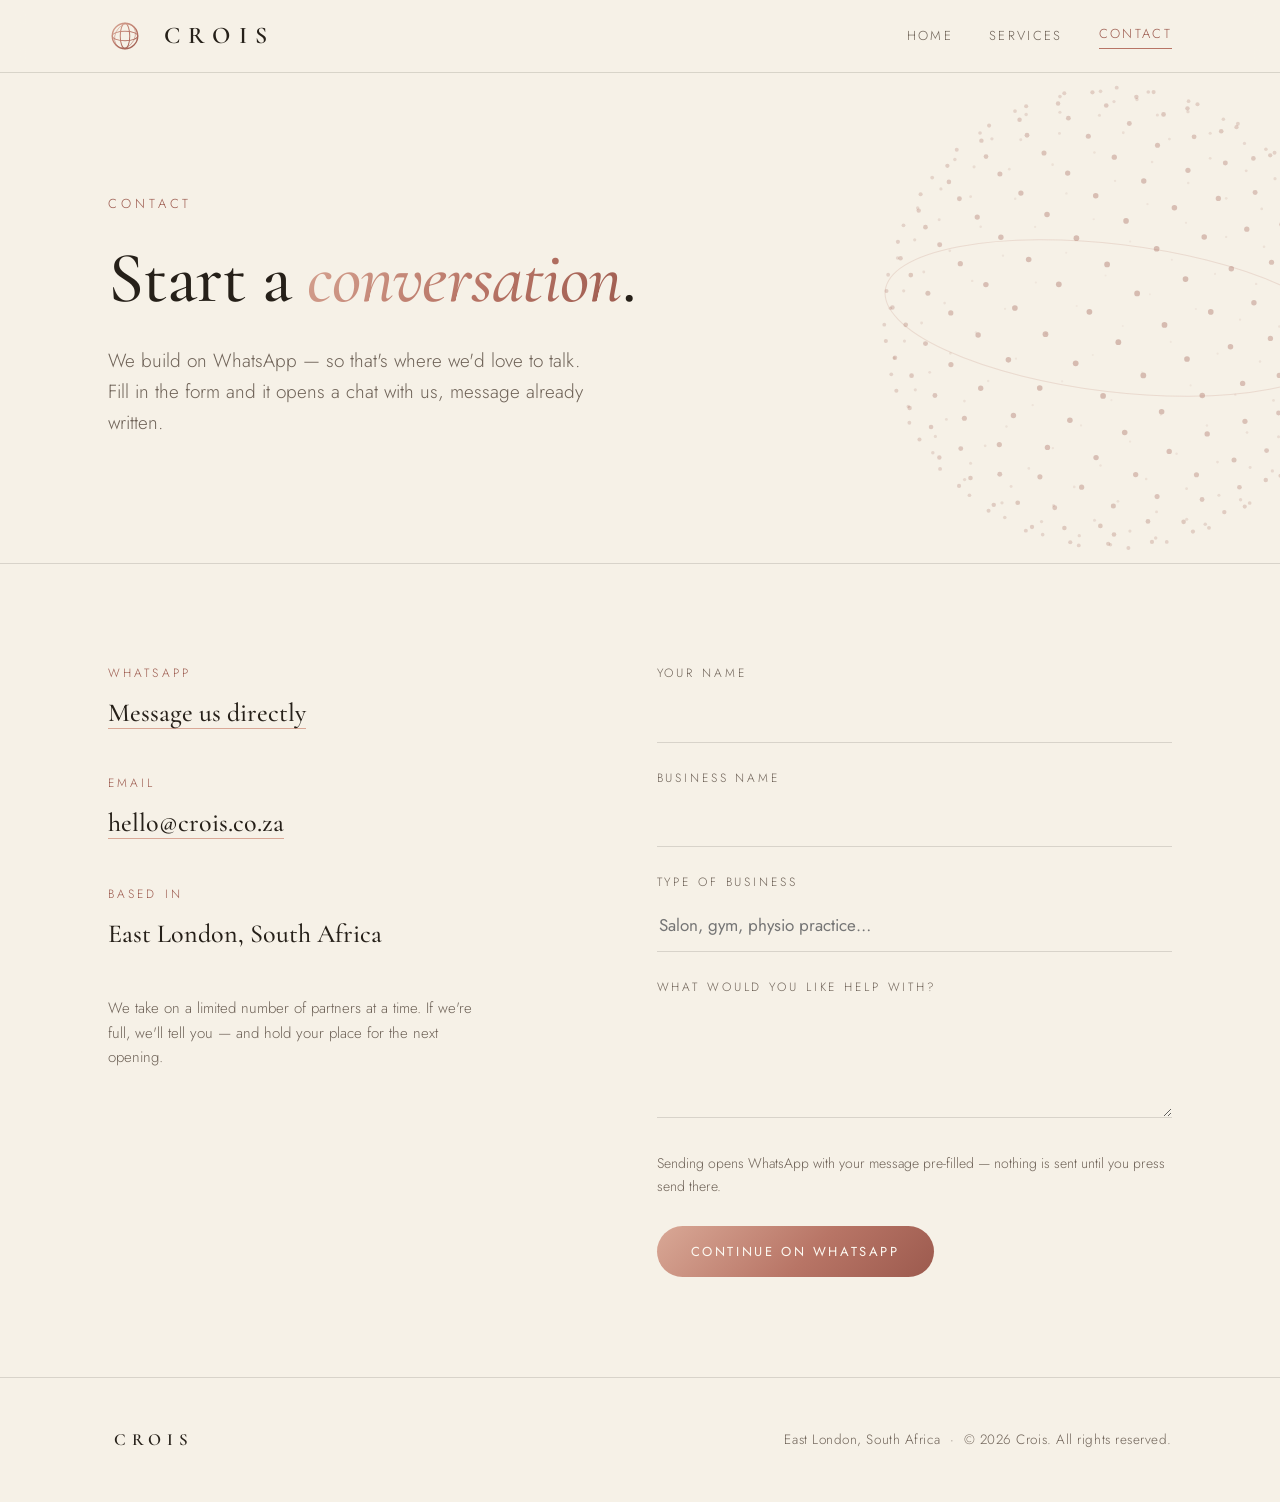
==== contact.html @ 83d69967 "Add files via upload" ====
<!DOCTYPE html>
<html lang="en">
<head>
  <meta charset="UTF-8" />
  <meta name="viewport" content="width=device-width, initial-scale=1.0" />
  <title>Contact — Crois</title>
  <meta name="description" content="Start a conversation with Crois — on WhatsApp, naturally." />
  <link rel="preconnect" href="https://fonts.googleapis.com" />
  <link rel="preconnect" href="https://fonts.gstatic.com" crossorigin />
  <link href="https://fonts.googleapis.com/css2?family=Cormorant+Garamond:ital,wght@0,500;0,600;1,500&family=Jost:wght@300;400;500&display=swap" rel="stylesheet" />
  <link rel="stylesheet" href="style.css" />
</head>
<body>

  <nav class="nav">
    <div class="wrap nav-inner">
      <a class="brand" href="index.html" aria-label="Crois home">
        <svg width="34" height="34" viewBox="0 0 40 40" fill="none" xmlns="http://www.w3.org/2000/svg" aria-hidden="true">
          <defs>
            <linearGradient id="rg" x1="6" y1="4" x2="34" y2="36" gradientUnits="userSpaceOnUse">
              <stop stop-color="#D9A896"/>
              <stop offset="0.55" stop-color="#B87566"/>
              <stop offset="1" stop-color="#9C5A4E"/>
            </linearGradient>
          </defs>
          <circle cx="20" cy="20" r="15" stroke="url(#rg)" stroke-width="1.6"/>
          <ellipse cx="20" cy="20" rx="15" ry="5.6" stroke="url(#rg)" stroke-width="1.2"/>
          <ellipse cx="20" cy="20" rx="5.6" ry="15" stroke="url(#rg)" stroke-width="1.2"/>
          <ellipse cx="20" cy="20" rx="11.5" ry="15" transform="rotate(28 20 20)" stroke="url(#rg)" stroke-width="0.9" opacity="0.65"/>
        </svg>
        <span class="wordmark">Crois</span>
      </a>
      <div class="nav-links">
        <a href="index.html">Home</a>
        <a href="services.html">Services</a>
        <a href="contact.html" class="active">Contact</a>
      </div>
    </div>
  </nav>

  <header class="hero">
    <canvas id="sphere-canvas" aria-hidden="true"></canvas>
    <div class="wrap">
      <div class="hero-inner" style="padding-bottom: 80px;">
        <p class="eyebrow">Contact</p>
        <h1>Start a <em>conversation</em>.</h1>
        <p class="lede">We build on WhatsApp — so that's where we'd love to talk. Fill in the form and it opens a chat with us, message already written.</p>
      </div>
    </div>
  </header>

  <section>
    <div class="wrap contact-grid">

      <div class="contact-info reveal">
        <div class="channel">
          <span class="label">WhatsApp</span>
          <a href="https://wa.me/27XXXXXXXXX" target="_blank" rel="noopener">Message us directly</a>
        </div>
        <div class="channel">
          <span class="label">Email</span>
          <a href="mailto:hello@crois.co.za">hello@crois.co.za</a>
        </div>
        <div class="channel">
          <span class="label">Based in</span>
          <p style="font-family: var(--font-display); font-size: 26px; font-weight: 500;">East London, South Africa</p>
        </div>
        <p style="color: var(--ink-soft); font-size: 15px; max-width: 380px;">We take on a limited number of partners at a time. If we're full, we'll tell you — and hold your place for the next opening.</p>
      </div>

      <form id="contact-form" class="reveal">
        <div class="field">
          <label for="name">Your name</label>
          <input type="text" id="name" name="name" autocomplete="name" required />
        </div>
        <div class="field">
          <label for="business">Business name</label>
          <input type="text" id="business" name="business" autocomplete="organization" required />
        </div>
        <div class="field">
          <label for="type">Type of business</label>
          <input type="text" id="type" name="type" placeholder="Salon, gym, physio practice…" />
        </div>
        <div class="field">
          <label for="message">What would you like help with?</label>
          <textarea id="message" name="message"></textarea>
        </div>
        <p class="form-note">Sending opens WhatsApp with your message pre-filled — nothing is sent until you press send there.</p>
        <button type="button" id="send-btn" class="btn btn-primary" style="border: none; cursor: pointer; font-family: var(--font-body);">Continue on WhatsApp</button>
      </form>

    </div>
  </section>

  <footer>
    <div class="wrap footer-inner">
      <span class="wordmark">Crois</span>
      <p>East London, South Africa &nbsp;·&nbsp; © 2026 Crois. All rights reserved.</p>
    </div>
  </footer>

  <script src="sphere.js"></script>
  <script>
    // Compose a WhatsApp message from the form — on brand for a WhatsApp-first agency.
    // TODO: replace 27XXXXXXXXX with your real WhatsApp Business number (country code, no +).
    document.getElementById("send-btn").addEventListener("click", function () {
      const v = (id) => document.getElementById(id).value.trim();
      const name = v("name"), business = v("business"), type = v("type"), msg = v("message");
      if (!name || !business) {
        alert("Please fill in your name and business name first.");
        return;
      }
      let text = "Hi Crois — I'm " + name + " from " + business + ".";
      if (type) text += " We're a " + type + ".";
      if (msg) text += "\n\n" + msg;
      window.open("https://wa.me/27XXXXXXXXX?text=" + encodeURIComponent(text), "_blank");
    });
  </script>
</body>
</html>
---- style.css ----
/* ============================================================
   CROIS — shared styles
   Palette: vanilla cream base, rose gold accent, espresso ink
   Type:    Cormorant Garamond (display) + Jost (body/geometric)
   ============================================================ */

:root {
  --cream:       #F6F1E7;
  --cream-deep:  #ECE2D1;
  --ink:         #262019;
  --ink-soft:    #6E6257;
  --rose:        #B87566;
  --rose-deep:   #9C5A4E;
  --rose-light:  #D9A896;
  --line:        rgba(38, 32, 25, 0.14);
  --rose-grad:   linear-gradient(135deg, #D9A896 0%, #B87566 55%, #9C5A4E 100%);

  --font-display: "Cormorant Garamond", Georgia, serif;
  --font-body:    "Jost", "Century Gothic", sans-serif;

  --max-w: 1120px;
}

* { margin: 0; padding: 0; box-sizing: border-box; }

html { scroll-behavior: smooth; }

body {
  background: var(--cream);
  color: var(--ink);
  font-family: var(--font-body);
  font-weight: 300;
  font-size: 17px;
  line-height: 1.65;
  -webkit-font-smoothing: antialiased;
}

::selection { background: var(--rose-light); color: var(--ink); }

.wrap {
  max-width: var(--max-w);
  margin: 0 auto;
  padding: 0 28px;
}

/* ---------- Navigation ---------- */

.nav {
  position: sticky;
  top: 0;
  z-index: 50;
  background: rgba(246, 241, 231, 0.86);
  backdrop-filter: blur(12px);
  border-bottom: 1px solid var(--line);
}

.nav-inner {
  display: flex;
  align-items: center;
  justify-content: space-between;
  height: 72px;
}

.brand {
  display: flex;
  align-items: center;
  gap: 14px;
  text-decoration: none;
  color: var(--ink);
}

.brand svg { display: block; }

.wordmark {
  font-family: var(--font-display);
  font-size: 24px;
  font-weight: 600;
  letter-spacing: 0.34em;
  text-transform: uppercase;
  padding-left: 0.34em; /* optically balance tracking */
}

.nav-links {
  display: flex;
  gap: 36px;
  align-items: center;
}

.nav-links a {
  color: var(--ink-soft);
  text-decoration: none;
  font-size: 13px;
  letter-spacing: 0.18em;
  text-transform: uppercase;
  transition: color 0.25s ease;
}

.nav-links a:hover,
.nav-links a.active { color: var(--rose-deep); }

.nav-links a.active { border-bottom: 1px solid var(--rose); padding-bottom: 3px; }

/* ---------- Hero ---------- */

.hero {
  position: relative;
  overflow: hidden;
  border-bottom: 1px solid var(--line);
}

.hero-inner {
  position: relative;
  z-index: 2;
  padding: 120px 0 130px;
  max-width: 640px;
}

#sphere-canvas {
  position: absolute;
  top: 50%;
  right: -12%;
  transform: translateY(-50%);
  z-index: 1;
  pointer-events: none;
}

.eyebrow {
  font-size: 13px;
  letter-spacing: 0.3em;
  text-transform: uppercase;
  color: var(--rose-deep);
  margin-bottom: 26px;
}

h1 {
  font-family: var(--font-display);
  font-weight: 500;
  font-size: clamp(44px, 6vw, 72px);
  line-height: 1.06;
  letter-spacing: -0.01em;
  margin-bottom: 28px;
}

h1 em {
  font-style: italic;
  background: var(--rose-grad);
  -webkit-background-clip: text;
  background-clip: text;
  color: transparent;
}

.lede {
  font-size: 19px;
  color: var(--ink-soft);
  max-width: 480px;
  margin-bottom: 44px;
}

/* ---------- Buttons ---------- */

.btn-row { display: flex; gap: 18px; flex-wrap: wrap; }

.btn {
  display: inline-block;
  text-decoration: none;
  font-size: 13px;
  letter-spacing: 0.2em;
  text-transform: uppercase;
  padding: 16px 34px;
  border-radius: 999px;
  transition: transform 0.25s ease, box-shadow 0.25s ease, background 0.25s ease;
}

.btn-primary {
  background: var(--rose-grad);
  color: #FDF9F2;
}

.btn-primary:hover {
  transform: translateY(-2px);
  box-shadow: 0 10px 28px rgba(156, 90, 78, 0.28);
}

.btn-ghost {
  border: 1px solid var(--ink);
  color: var(--ink);
}

.btn-ghost:hover { background: var(--ink); color: var(--cream); }

/* ---------- Sections ---------- */

section { padding: 100px 0; }

.section-deep { background: var(--cream-deep); }

.section-head { max-width: 560px; margin-bottom: 64px; }

h2 {
  font-family: var(--font-display);
  font-weight: 500;
  font-size: clamp(34px, 4vw, 48px);
  line-height: 1.12;
  margin: 14px 0 18px;
}

.section-head p { color: var(--ink-soft); }

/* ---------- Growth system stages ---------- */

.stages {
  display: grid;
  grid-template-columns: repeat(4, 1fr);
  gap: 0;
  border-top: 1px solid var(--line);
}

.stage {
  border-left: 1px solid var(--line);
  padding: 36px 28px 42px 28px;
}

.stage:first-child { border-left: none; padding-left: 0; }

.stage-num {
  font-family: var(--font-display);
  font-style: italic;
  font-size: 20px;
  color: var(--rose);
  display: block;
  margin-bottom: 18px;
}

.stage h3 {
  font-family: var(--font-display);
  font-weight: 600;
  font-size: 24px;
  margin-bottom: 12px;
}

.stage p { font-size: 15.5px; color: var(--ink-soft); }

/* ---------- Feature list ---------- */

.features {
  display: grid;
  grid-template-columns: 1fr 1fr;
  gap: 56px 72px;
}

.feature h3 {
  font-family: var(--font-display);
  font-weight: 600;
  font-size: 26px;
  margin-bottom: 10px;
}

.feature h3::before {
  content: "";
  display: block;
  width: 34px;
  height: 2px;
  background: var(--rose-grad);
  margin-bottom: 18px;
}

.feature p { color: var(--ink-soft); font-size: 16px; }

/* ---------- Pricing / offer cards ---------- */

.offers {
  display: grid;
  grid-template-columns: 1fr 1fr;
  gap: 40px;
  align-items: stretch;
}

.offer {
  background: #FDF9F2;
  border: 1px solid var(--line);
  border-radius: 20px;
  padding: 52px 46px;
  display: flex;
  flex-direction: column;
}

.offer.offer-accent { border-top: 4px solid var(--rose); }

.offer-tag {
  font-size: 12px;
  letter-spacing: 0.26em;
  text-transform: uppercase;
  color: var(--rose-deep);
  margin-bottom: 14px;
}

.offer h3 {
  font-family: var(--font-display);
  font-weight: 600;
  font-size: 34px;
  margin-bottom: 8px;
}

.offer .price {
  font-family: var(--font-display);
  font-style: italic;
  font-size: 21px;
  color: var(--ink-soft);
  margin-bottom: 28px;
}

.offer ul { list-style: none; margin-bottom: 36px; flex: 1; }

.offer li {
  padding: 13px 0 13px 30px;
  border-bottom: 1px solid var(--line);
  position: relative;
  font-size: 16px;
  color: var(--ink-soft);
}

.offer li::before {
  content: "";
  position: absolute;
  left: 2px;
  top: 22px;
  width: 12px;
  height: 12px;
  border: 1.5px solid var(--rose);
  border-radius: 50%;
}

.offer li:last-child { border-bottom: none; }

.offer .fit {
  font-size: 14.5px;
  font-style: italic;
  font-family: var(--font-display);
  font-size: 18px;
  color: var(--ink-soft);
  margin-bottom: 30px;
}

/* ---------- CTA band ---------- */

.cta-band {
  background: var(--ink);
  color: var(--cream);
  text-align: center;
  padding: 110px 0;
}

.cta-band h2 { color: var(--cream); max-width: 640px; margin: 14px auto 20px; }

.cta-band p { color: rgba(246, 241, 231, 0.65); max-width: 460px; margin: 0 auto 44px; }

.cta-band .eyebrow { color: var(--rose-light); }

/* ---------- Contact ---------- */

.contact-grid {
  display: grid;
  grid-template-columns: 1fr 1.1fr;
  gap: 80px;
  align-items: start;
}

.contact-info .channel { margin-bottom: 40px; }

.channel .label {
  font-size: 12px;
  letter-spacing: 0.26em;
  text-transform: uppercase;
  color: var(--rose-deep);
  display: block;
  margin-bottom: 8px;
}

.channel a {
  font-family: var(--font-display);
  font-size: 26px;
  font-weight: 500;
  color: var(--ink);
  text-decoration: none;
  border-bottom: 1px solid var(--rose-light);
  transition: border-color 0.25s ease, color 0.25s ease;
}

.channel a:hover { color: var(--rose-deep); border-color: var(--rose-deep); }

form .field { margin-bottom: 26px; }

form label {
  display: block;
  font-size: 12px;
  letter-spacing: 0.24em;
  text-transform: uppercase;
  color: var(--ink-soft);
  margin-bottom: 10px;
}

form input,
form textarea {
  width: 100%;
  background: transparent;
  border: none;
  border-bottom: 1px solid var(--line);
  padding: 10px 2px 14px;
  font-family: var(--font-body);
  font-size: 17px;
  color: var(--ink);
  transition: border-color 0.25s ease;
}

form input:focus,
form textarea:focus {
  outline: none;
  border-bottom-color: var(--rose);
}

form textarea { resize: vertical; min-height: 110px; }

.form-note { font-size: 14px; color: var(--ink-soft); margin: 18px 0 28px; }

/* ---------- Footer ---------- */

footer {
  border-top: 1px solid var(--line);
  padding: 48px 0;
}

.footer-inner {
  display: flex;
  justify-content: space-between;
  align-items: center;
  gap: 20px;
  flex-wrap: wrap;
}

.footer-inner .wordmark { font-size: 17px; }

footer p { font-size: 13.5px; color: var(--ink-soft); letter-spacing: 0.04em; }

/* ---------- Reveal on scroll ---------- */

.reveal {
  opacity: 0;
  transform: translateY(22px);
  transition: opacity 0.7s ease, transform 0.7s ease;
}

.reveal.in { opacity: 1; transform: none; }

/* ---------- Focus visibility ---------- */

a:focus-visible,
button:focus-visible,
input:focus-visible,
textarea:focus-visible {
  outline: 2px solid var(--rose-deep);
  outline-offset: 3px;
}

/* ---------- Reduced motion ---------- */

@media (prefers-reduced-motion: reduce) {
  html { scroll-behavior: auto; }
  .reveal { opacity: 1; transform: none; transition: none; }
  .btn, .channel a, .nav-links a { transition: none; }
}

/* ---------- Responsive ---------- */

@media (max-width: 920px) {
  .stages { grid-template-columns: 1fr 1fr; border-top: none; }
  .stage, .stage:first-child { border-left: none; border-top: 1px solid var(--line); padding-left: 0; padding-right: 20px; }
  .features { grid-template-columns: 1fr; gap: 44px; }
  .offers { grid-template-columns: 1fr; }
  .contact-grid { grid-template-columns: 1fr; gap: 56px; }
  #sphere-canvas { opacity: 0.35; right: -45%; }
}

@media (max-width: 600px) {
  .nav-links { gap: 20px; }
  .nav-links a { font-size: 11.5px; letter-spacing: 0.12em; }
  .wordmark { font-size: 19px; letter-spacing: 0.26em; }
  .hero-inner { padding: 84px 0 96px; }
  section { padding: 72px 0; }
  .stages { grid-template-columns: 1fr; }
  .offer { padding: 40px 30px; }
}
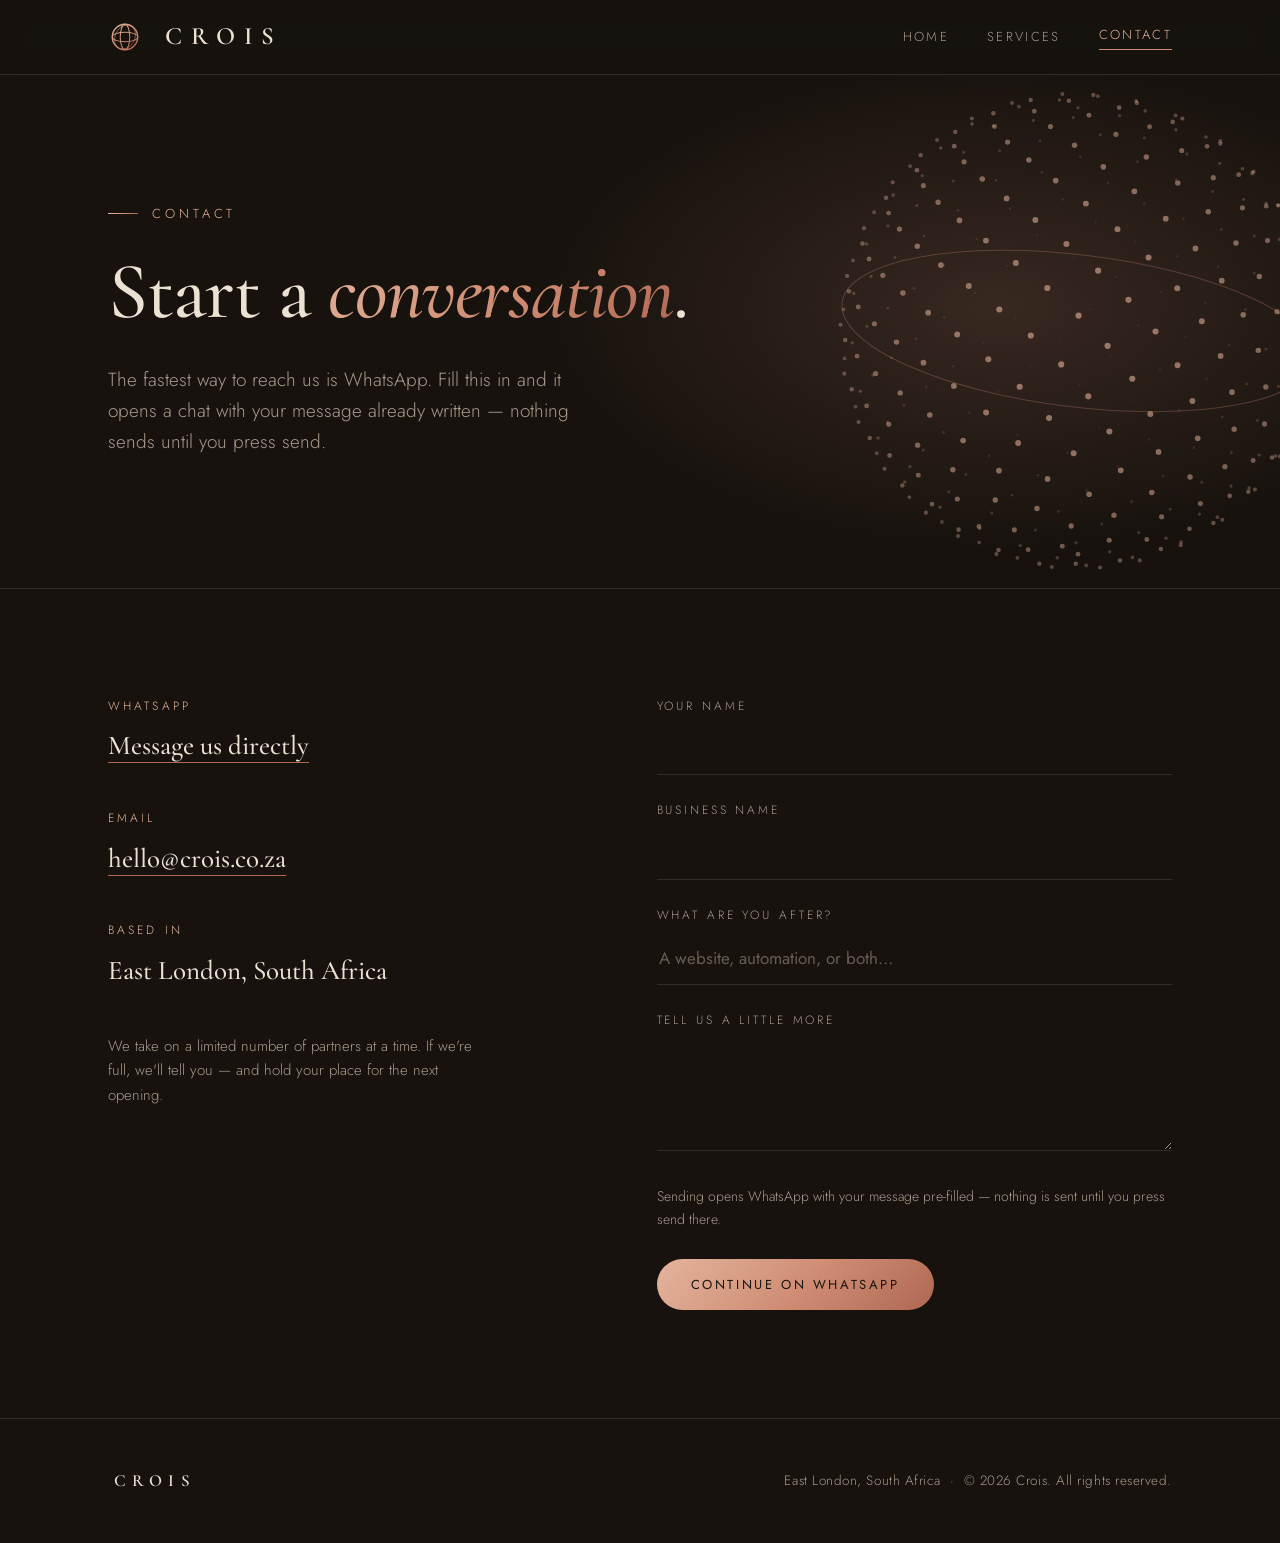
==== commit 271d1aa3: "Add files via upload" ====
--- a/contact.html
+++ b/contact.html
@@ -4,7 +4,7 @@
   <meta charset="UTF-8" />
   <meta name="viewport" content="width=device-width, initial-scale=1.0" />
   <title>Contact — Crois</title>
-  <meta name="description" content="Start a conversation with Crois — on WhatsApp, naturally." />
+  <meta name="description" content="Start a conversation with Crois. The fastest way to reach us is WhatsApp." />
   <link rel="preconnect" href="https://fonts.googleapis.com" />
   <link rel="preconnect" href="https://fonts.gstatic.com" crossorigin />
   <link href="https://fonts.googleapis.com/css2?family=Cormorant+Garamond:ital,wght@0,500;0,600;1,500&family=Jost:wght@300;400;500&display=swap" rel="stylesheet" />
@@ -18,9 +18,9 @@
         <svg width="34" height="34" viewBox="0 0 40 40" fill="none" xmlns="http://www.w3.org/2000/svg" aria-hidden="true">
           <defs>
             <linearGradient id="rg" x1="6" y1="4" x2="34" y2="36" gradientUnits="userSpaceOnUse">
-              <stop stop-color="#D9A896"/>
-              <stop offset="0.55" stop-color="#B87566"/>
-              <stop offset="1" stop-color="#9C5A4E"/>
+              <stop stop-color="#E4B49D"/>
+              <stop offset="0.55" stop-color="#CE8B72"/>
+              <stop offset="1" stop-color="#AF6852"/>
             </linearGradient>
           </defs>
           <circle cx="20" cy="20" r="15" stroke="url(#rg)" stroke-width="1.6"/>
@@ -41,10 +41,10 @@
   <header class="hero">
     <canvas id="sphere-canvas" aria-hidden="true"></canvas>
     <div class="wrap">
-      <div class="hero-inner" style="padding-bottom: 80px;">
+      <div class="hero-inner" style="padding-bottom: 84px;">
         <p class="eyebrow">Contact</p>
         <h1>Start a <em>conversation</em>.</h1>
-        <p class="lede">We build on WhatsApp — so that's where we'd love to talk. Fill in the form and it opens a chat with us, message already written.</p>
+        <p class="lede">The fastest way to reach us is WhatsApp. Fill this in and it opens a chat with your message already written — nothing sends until you press send.</p>
       </div>
     </div>
   </header>
@@ -63,9 +63,9 @@
         </div>
         <div class="channel">
           <span class="label">Based in</span>
-          <p style="font-family: var(--font-display); font-size: 26px; font-weight: 500;">East London, South Africa</p>
+          <p class="plain">East London, South Africa</p>
         </div>
-        <p style="color: var(--ink-soft); font-size: 15px; max-width: 380px;">We take on a limited number of partners at a time. If we're full, we'll tell you — and hold your place for the next opening.</p>
+        <p style="color: var(--cream-mut); font-size: 15px; max-width: 380px;">We take on a limited number of partners at a time. If we're full, we'll tell you — and hold your place for the next opening.</p>
       </div>
 
       <form id="contact-form" class="reveal">
@@ -78,15 +78,15 @@
           <input type="text" id="business" name="business" autocomplete="organization" required />
         </div>
         <div class="field">
-          <label for="type">Type of business</label>
-          <input type="text" id="type" name="type" placeholder="Salon, gym, physio practice…" />
+          <label for="interest">What are you after?</label>
+          <input type="text" id="interest" name="interest" placeholder="A website, automation, or both…" />
         </div>
         <div class="field">
-          <label for="message">What would you like help with?</label>
+          <label for="message">Tell us a little more</label>
           <textarea id="message" name="message"></textarea>
         </div>
         <p class="form-note">Sending opens WhatsApp with your message pre-filled — nothing is sent until you press send there.</p>
-        <button type="button" id="send-btn" class="btn btn-primary" style="border: none; cursor: pointer; font-family: var(--font-body);">Continue on WhatsApp</button>
+        <button type="button" id="send-btn" class="btn btn-primary btn-submit">Continue on WhatsApp</button>
       </form>
 
     </div>
@@ -101,17 +101,17 @@
 
   <script src="sphere.js"></script>
   <script>
-    // Compose a WhatsApp message from the form — on brand for a WhatsApp-first agency.
+    // Compose a WhatsApp message from the form.
     // TODO: replace 27XXXXXXXXX with your real WhatsApp Business number (country code, no +).
     document.getElementById("send-btn").addEventListener("click", function () {
       const v = (id) => document.getElementById(id).value.trim();
-      const name = v("name"), business = v("business"), type = v("type"), msg = v("message");
+      const name = v("name"), business = v("business"), interest = v("interest"), msg = v("message");
       if (!name || !business) {
         alert("Please fill in your name and business name first.");
         return;
       }
       let text = "Hi Crois — I'm " + name + " from " + business + ".";
-      if (type) text += " We're a " + type + ".";
+      if (interest) text += " I'm interested in: " + interest + ".";
       if (msg) text += "\n\n" + msg;
       window.open("https://wa.me/27XXXXXXXXX?text=" + encodeURIComponent(text), "_blank");
     });
--- a/style.css
+++ b/style.css
@@ -1,19 +1,22 @@
 /* ============================================================
-   CROIS — shared styles
-   Palette: vanilla cream base, rose gold accent, espresso ink
-   Type:    Cormorant Garamond (display) + Jost (body/geometric)
+   CROIS — design & automation studio
+   Palette: warm espresso-black base, glowing rose gold accent
+   Type:    Cormorant Garamond (display) + Jost (geometric body)
    ============================================================ */
 
 :root {
-  --cream:       #F6F1E7;
-  --cream-deep:  #ECE2D1;
-  --ink:         #262019;
-  --ink-soft:    #6E6257;
-  --rose:        #B87566;
-  --rose-deep:   #9C5A4E;
-  --rose-light:  #D9A896;
-  --line:        rgba(38, 32, 25, 0.14);
-  --rose-grad:   linear-gradient(135deg, #D9A896 0%, #B87566 55%, #9C5A4E 100%);
+  --bg:        #17120E;
+  --bg-alt:    #1E1811;
+  --bg-deep:   #100C09;
+  --panel:     #221B14;
+  --cream:     #ECE2D3;
+  --cream-mut: #A89B8B;
+  --rose:      #CE8B72;
+  --rose-light:#E4B49D;
+  --rose-deep: #AF6852;
+  --line:      rgba(236, 226, 211, 0.12);
+  --line-soft: rgba(236, 226, 211, 0.07);
+  --rose-grad: linear-gradient(135deg, #E4B49D 0%, #CE8B72 55%, #AF6852 100%);
 
   --font-display: "Cormorant Garamond", Georgia, serif;
   --font-body:    "Jost", "Century Gothic", sans-serif;
@@ -26,8 +29,8 @@
 html { scroll-behavior: smooth; }
 
 body {
-  background: var(--cream);
-  color: var(--ink);
+  background: var(--bg);
+  color: var(--cream);
   font-family: var(--font-body);
   font-weight: 300;
   font-size: 17px;
@@ -35,7 +38,7 @@
   -webkit-font-smoothing: antialiased;
 }
 
-::selection { background: var(--rose-light); color: var(--ink); }
+::selection { background: var(--rose-deep); color: var(--cream); }
 
 .wrap {
   max-width: var(--max-w);
@@ -49,8 +52,8 @@
   position: sticky;
   top: 0;
   z-index: 50;
-  background: rgba(246, 241, 231, 0.86);
-  backdrop-filter: blur(12px);
+  background: rgba(23, 18, 14, 0.78);
+  backdrop-filter: blur(14px);
   border-bottom: 1px solid var(--line);
 }
 
@@ -58,7 +61,7 @@
   display: flex;
   align-items: center;
   justify-content: space-between;
-  height: 72px;
+  height: 74px;
 }
 
 .brand {
@@ -66,28 +69,28 @@
   align-items: center;
   gap: 14px;
   text-decoration: none;
-  color: var(--ink);
+  color: var(--cream);
 }
 
 .brand svg { display: block; }
 
 .wordmark {
   font-family: var(--font-display);
-  font-size: 24px;
+  font-size: 25px;
   font-weight: 600;
-  letter-spacing: 0.34em;
-  text-transform: uppercase;
-  padding-left: 0.34em; /* optically balance tracking */
+  letter-spacing: 0.36em;
+  text-transform: uppercase;
+  padding-left: 0.36em;
 }
 
 .nav-links {
   display: flex;
-  gap: 36px;
+  gap: 38px;
   align-items: center;
 }
 
 .nav-links a {
-  color: var(--ink-soft);
+  color: var(--cream-mut);
   text-decoration: none;
   font-size: 13px;
   letter-spacing: 0.18em;
@@ -96,7 +99,7 @@
 }
 
 .nav-links a:hover,
-.nav-links a.active { color: var(--rose-deep); }
+.nav-links a.active { color: var(--rose-light); }
 
 .nav-links a.active { border-bottom: 1px solid var(--rose); padding-bottom: 3px; }
 
@@ -108,17 +111,27 @@
   border-bottom: 1px solid var(--line);
 }
 
+/* soft warm glow behind the hero content */
+.hero::before {
+  content: "";
+  position: absolute;
+  inset: 0;
+  background: radial-gradient(60% 80% at 78% 45%, rgba(206, 139, 114, 0.18) 0%, rgba(206, 139, 114, 0) 60%);
+  z-index: 1;
+  pointer-events: none;
+}
+
 .hero-inner {
   position: relative;
   z-index: 2;
-  padding: 120px 0 130px;
-  max-width: 640px;
+  padding: 128px 0 138px;
+  max-width: 660px;
 }
 
 #sphere-canvas {
   position: absolute;
   top: 50%;
-  right: -12%;
+  right: -10%;
   transform: translateY(-50%);
   z-index: 1;
   pointer-events: none;
@@ -128,17 +141,27 @@
   font-size: 13px;
   letter-spacing: 0.3em;
   text-transform: uppercase;
-  color: var(--rose-deep);
+  color: var(--rose-light);
   margin-bottom: 26px;
+  display: flex;
+  align-items: center;
+  gap: 14px;
+}
+
+.eyebrow::before {
+  content: "";
+  width: 30px;
+  height: 1px;
+  background: var(--rose-grad);
 }
 
 h1 {
   font-family: var(--font-display);
   font-weight: 500;
-  font-size: clamp(44px, 6vw, 72px);
-  line-height: 1.06;
-  letter-spacing: -0.01em;
-  margin-bottom: 28px;
+  font-size: clamp(46px, 6.4vw, 80px);
+  line-height: 1.04;
+  letter-spacing: -0.015em;
+  margin-bottom: 30px;
 }
 
 h1 em {
@@ -151,9 +174,9 @@
 
 .lede {
   font-size: 19px;
-  color: var(--ink-soft);
-  max-width: 480px;
-  margin-bottom: 44px;
+  color: var(--cream-mut);
+  max-width: 500px;
+  margin-bottom: 46px;
 }
 
 /* ---------- Buttons ---------- */
@@ -168,45 +191,46 @@
   text-transform: uppercase;
   padding: 16px 34px;
   border-radius: 999px;
-  transition: transform 0.25s ease, box-shadow 0.25s ease, background 0.25s ease;
+  transition: transform 0.25s ease, box-shadow 0.25s ease, background 0.25s ease, color 0.25s ease;
 }
 
 .btn-primary {
   background: var(--rose-grad);
-  color: #FDF9F2;
+  color: #1A1410;
+  font-weight: 400;
 }
 
 .btn-primary:hover {
   transform: translateY(-2px);
-  box-shadow: 0 10px 28px rgba(156, 90, 78, 0.28);
+  box-shadow: 0 12px 34px rgba(206, 139, 114, 0.32);
 }
 
 .btn-ghost {
-  border: 1px solid var(--ink);
-  color: var(--ink);
-}
-
-.btn-ghost:hover { background: var(--ink); color: var(--cream); }
+  border: 1px solid var(--cream-mut);
+  color: var(--cream);
+}
+
+.btn-ghost:hover { background: var(--cream); color: var(--bg); border-color: var(--cream); }
 
 /* ---------- Sections ---------- */
 
-section { padding: 100px 0; }
-
-.section-deep { background: var(--cream-deep); }
-
-.section-head { max-width: 560px; margin-bottom: 64px; }
+section { padding: 108px 0; }
+
+.section-alt { background: var(--bg-alt); }
+
+.section-head { max-width: 580px; margin-bottom: 66px; }
 
 h2 {
   font-family: var(--font-display);
   font-weight: 500;
-  font-size: clamp(34px, 4vw, 48px);
-  line-height: 1.12;
-  margin: 14px 0 18px;
-}
-
-.section-head p { color: var(--ink-soft); }
-
-/* ---------- Growth system stages ---------- */
+  font-size: clamp(36px, 4.2vw, 52px);
+  line-height: 1.1;
+  margin: 16px 0 18px;
+}
+
+.section-head p { color: var(--cream-mut); }
+
+/* ---------- Method stages ---------- */
 
 .stages {
   display: grid;
@@ -216,8 +240,8 @@
 }
 
 .stage {
-  border-left: 1px solid var(--line);
-  padding: 36px 28px 42px 28px;
+  border-left: 1px solid var(--line-soft);
+  padding: 38px 28px 44px 28px;
 }
 
 .stage:first-child { border-left: none; padding-left: 0; }
@@ -225,8 +249,11 @@
 .stage-num {
   font-family: var(--font-display);
   font-style: italic;
-  font-size: 20px;
-  color: var(--rose);
+  font-size: 22px;
+  background: var(--rose-grad);
+  -webkit-background-clip: text;
+  background-clip: text;
+  color: transparent;
   display: block;
   margin-bottom: 18px;
 }
@@ -234,98 +261,106 @@
 .stage h3 {
   font-family: var(--font-display);
   font-weight: 600;
-  font-size: 24px;
+  font-size: 25px;
   margin-bottom: 12px;
 }
 
-.stage p { font-size: 15.5px; color: var(--ink-soft); }
-
-/* ---------- Feature list ---------- */
-
-.features {
+.stage p { font-size: 15.5px; color: var(--cream-mut); }
+
+/* ---------- Service teasers (home) ---------- */
+
+.services-row {
   display: grid;
-  grid-template-columns: 1fr 1fr;
-  gap: 56px 72px;
-}
-
-.feature h3 {
+  grid-template-columns: repeat(3, 1fr);
+  gap: 56px;
+}
+
+.svc h3 {
   font-family: var(--font-display);
   font-weight: 600;
-  font-size: 26px;
+  font-size: 27px;
   margin-bottom: 10px;
 }
 
-.feature h3::before {
+.svc h3::before {
   content: "";
   display: block;
-  width: 34px;
+  width: 36px;
   height: 2px;
   background: var(--rose-grad);
-  margin-bottom: 18px;
-}
-
-.feature p { color: var(--ink-soft); font-size: 16px; }
-
-/* ---------- Pricing / offer cards ---------- */
+  margin-bottom: 20px;
+}
+
+.svc p { color: var(--cream-mut); font-size: 16px; }
+
+/* ---------- Offer cards (services page) ---------- */
 
 .offers {
   display: grid;
-  grid-template-columns: 1fr 1fr;
-  gap: 40px;
+  grid-template-columns: repeat(3, 1fr);
+  gap: 30px;
   align-items: stretch;
 }
 
 .offer {
-  background: #FDF9F2;
+  background: var(--panel);
   border: 1px solid var(--line);
   border-radius: 20px;
-  padding: 52px 46px;
+  padding: 46px 34px;
   display: flex;
   flex-direction: column;
-}
-
-.offer.offer-accent { border-top: 4px solid var(--rose); }
+  transition: transform 0.3s ease, box-shadow 0.3s ease, border-color 0.3s ease;
+}
+
+.offer:hover {
+  transform: translateY(-4px);
+  border-color: rgba(206, 139, 114, 0.5);
+  box-shadow: 0 18px 44px rgba(0, 0, 0, 0.35);
+}
+
+.offer.offer-accent { border-top: 3px solid var(--rose); }
 
 .offer-tag {
   font-size: 12px;
   letter-spacing: 0.26em;
   text-transform: uppercase;
-  color: var(--rose-deep);
-  margin-bottom: 14px;
+  color: var(--rose-light);
+  margin-bottom: 16px;
 }
 
 .offer h3 {
   font-family: var(--font-display);
   font-weight: 600;
-  font-size: 34px;
+  font-size: 32px;
   margin-bottom: 8px;
 }
 
 .offer .price {
   font-family: var(--font-display);
   font-style: italic;
-  font-size: 21px;
-  color: var(--ink-soft);
+  font-size: 20px;
+  color: var(--cream-mut);
   margin-bottom: 28px;
 }
 
-.offer ul { list-style: none; margin-bottom: 36px; flex: 1; }
+.offer ul { list-style: none; margin-bottom: 32px; flex: 1; }
 
 .offer li {
-  padding: 13px 0 13px 30px;
-  border-bottom: 1px solid var(--line);
+  padding: 12px 0 12px 28px;
+  border-bottom: 1px solid var(--line-soft);
   position: relative;
-  font-size: 16px;
-  color: var(--ink-soft);
+  font-size: 15px;
+  color: var(--cream-mut);
+  line-height: 1.5;
 }
 
 .offer li::before {
   content: "";
   position: absolute;
   left: 2px;
-  top: 22px;
-  width: 12px;
-  height: 12px;
+  top: 20px;
+  width: 11px;
+  height: 11px;
   border: 1.5px solid var(--rose);
   border-radius: 50%;
 }
@@ -333,28 +368,41 @@
 .offer li:last-child { border-bottom: none; }
 
 .offer .fit {
-  font-size: 14.5px;
+  font-family: var(--font-display);
   font-style: italic;
-  font-family: var(--font-display);
   font-size: 18px;
-  color: var(--ink-soft);
+  color: var(--cream);
   margin-bottom: 30px;
+  line-height: 1.4;
 }
 
 /* ---------- CTA band ---------- */
 
 .cta-band {
-  background: var(--ink);
-  color: var(--cream);
+  position: relative;
+  overflow: hidden;
+  background: var(--bg-deep);
   text-align: center;
-  padding: 110px 0;
-}
-
-.cta-band h2 { color: var(--cream); max-width: 640px; margin: 14px auto 20px; }
-
-.cta-band p { color: rgba(246, 241, 231, 0.65); max-width: 460px; margin: 0 auto 44px; }
-
-.cta-band .eyebrow { color: var(--rose-light); }
+  padding: 120px 0;
+  border-top: 1px solid var(--line);
+  border-bottom: 1px solid var(--line);
+}
+
+.cta-band::before {
+  content: "";
+  position: absolute;
+  inset: 0;
+  background: radial-gradient(50% 120% at 50% 50%, rgba(206, 139, 114, 0.16) 0%, rgba(206, 139, 114, 0) 62%);
+  pointer-events: none;
+}
+
+.cta-band .wrap { position: relative; z-index: 2; }
+
+.cta-band h2 { max-width: 660px; margin: 16px auto 20px; }
+
+.cta-band p { color: var(--cream-mut); max-width: 470px; margin: 0 auto 44px; }
+
+.cta-band .eyebrow { justify-content: center; }
 
 /* ---------- Contact ---------- */
 
@@ -371,22 +419,29 @@
   font-size: 12px;
   letter-spacing: 0.26em;
   text-transform: uppercase;
-  color: var(--rose-deep);
+  color: var(--rose-light);
   display: block;
   margin-bottom: 8px;
 }
 
 .channel a {
   font-family: var(--font-display);
-  font-size: 26px;
+  font-size: 27px;
   font-weight: 500;
-  color: var(--ink);
+  color: var(--cream);
   text-decoration: none;
-  border-bottom: 1px solid var(--rose-light);
+  border-bottom: 1px solid var(--rose-deep);
   transition: border-color 0.25s ease, color 0.25s ease;
 }
 
-.channel a:hover { color: var(--rose-deep); border-color: var(--rose-deep); }
+.channel a:hover { color: var(--rose-light); border-color: var(--rose-light); }
+
+.channel .plain {
+  font-family: var(--font-display);
+  font-size: 27px;
+  font-weight: 500;
+  color: var(--cream);
+}
 
 form .field { margin-bottom: 26px; }
 
@@ -395,7 +450,7 @@
   font-size: 12px;
   letter-spacing: 0.24em;
   text-transform: uppercase;
-  color: var(--ink-soft);
+  color: var(--cream-mut);
   margin-bottom: 10px;
 }
 
@@ -408,9 +463,11 @@
   padding: 10px 2px 14px;
   font-family: var(--font-body);
   font-size: 17px;
-  color: var(--ink);
+  color: var(--cream);
   transition: border-color 0.25s ease;
 }
+
+form input::placeholder, form textarea::placeholder { color: rgba(168, 155, 139, 0.55); }
 
 form input:focus,
 form textarea:focus {
@@ -420,7 +477,9 @@
 
 form textarea { resize: vertical; min-height: 110px; }
 
-.form-note { font-size: 14px; color: var(--ink-soft); margin: 18px 0 28px; }
+.form-note { font-size: 14px; color: var(--cream-mut); margin: 18px 0 28px; }
+
+.btn-submit { border: none; cursor: pointer; font-family: var(--font-body); }
 
 /* ---------- Footer ---------- */
 
@@ -437,9 +496,9 @@
   flex-wrap: wrap;
 }
 
-.footer-inner .wordmark { font-size: 17px; }
-
-footer p { font-size: 13.5px; color: var(--ink-soft); letter-spacing: 0.04em; }
+.footer-inner .wordmark { font-size: 17px; color: var(--cream); }
+
+footer p { font-size: 13.5px; color: var(--cream-mut); letter-spacing: 0.04em; }
 
 /* ---------- Reveal on scroll ---------- */
 
@@ -457,7 +516,7 @@
 button:focus-visible,
 input:focus-visible,
 textarea:focus-visible {
-  outline: 2px solid var(--rose-deep);
+  outline: 2px solid var(--rose-light);
   outline-offset: 3px;
 }
 
@@ -466,7 +525,7 @@
 @media (prefers-reduced-motion: reduce) {
   html { scroll-behavior: auto; }
   .reveal { opacity: 1; transform: none; transition: none; }
-  .btn, .channel a, .nav-links a { transition: none; }
+  .btn, .channel a, .nav-links a, .offer { transition: none; }
 }
 
 /* ---------- Responsive ---------- */
@@ -474,18 +533,19 @@
 @media (max-width: 920px) {
   .stages { grid-template-columns: 1fr 1fr; border-top: none; }
   .stage, .stage:first-child { border-left: none; border-top: 1px solid var(--line); padding-left: 0; padding-right: 20px; }
-  .features { grid-template-columns: 1fr; gap: 44px; }
+  .services-row { grid-template-columns: 1fr; gap: 46px; }
   .offers { grid-template-columns: 1fr; }
   .contact-grid { grid-template-columns: 1fr; gap: 56px; }
-  #sphere-canvas { opacity: 0.35; right: -45%; }
+  #sphere-canvas { opacity: 0.55; right: -42%; }
 }
 
 @media (max-width: 600px) {
-  .nav-links { gap: 20px; }
-  .nav-links a { font-size: 11.5px; letter-spacing: 0.12em; }
+  .nav-links { gap: 18px; }
+  .nav-links a { font-size: 11.5px; letter-spacing: 0.1em; }
   .wordmark { font-size: 19px; letter-spacing: 0.26em; }
-  .hero-inner { padding: 84px 0 96px; }
-  section { padding: 72px 0; }
+  .hero-inner { padding: 88px 0 100px; }
+  section { padding: 76px 0; }
   .stages { grid-template-columns: 1fr; }
   .offer { padding: 40px 30px; }
-}
+  .cta-band { padding: 92px 0; }
+}
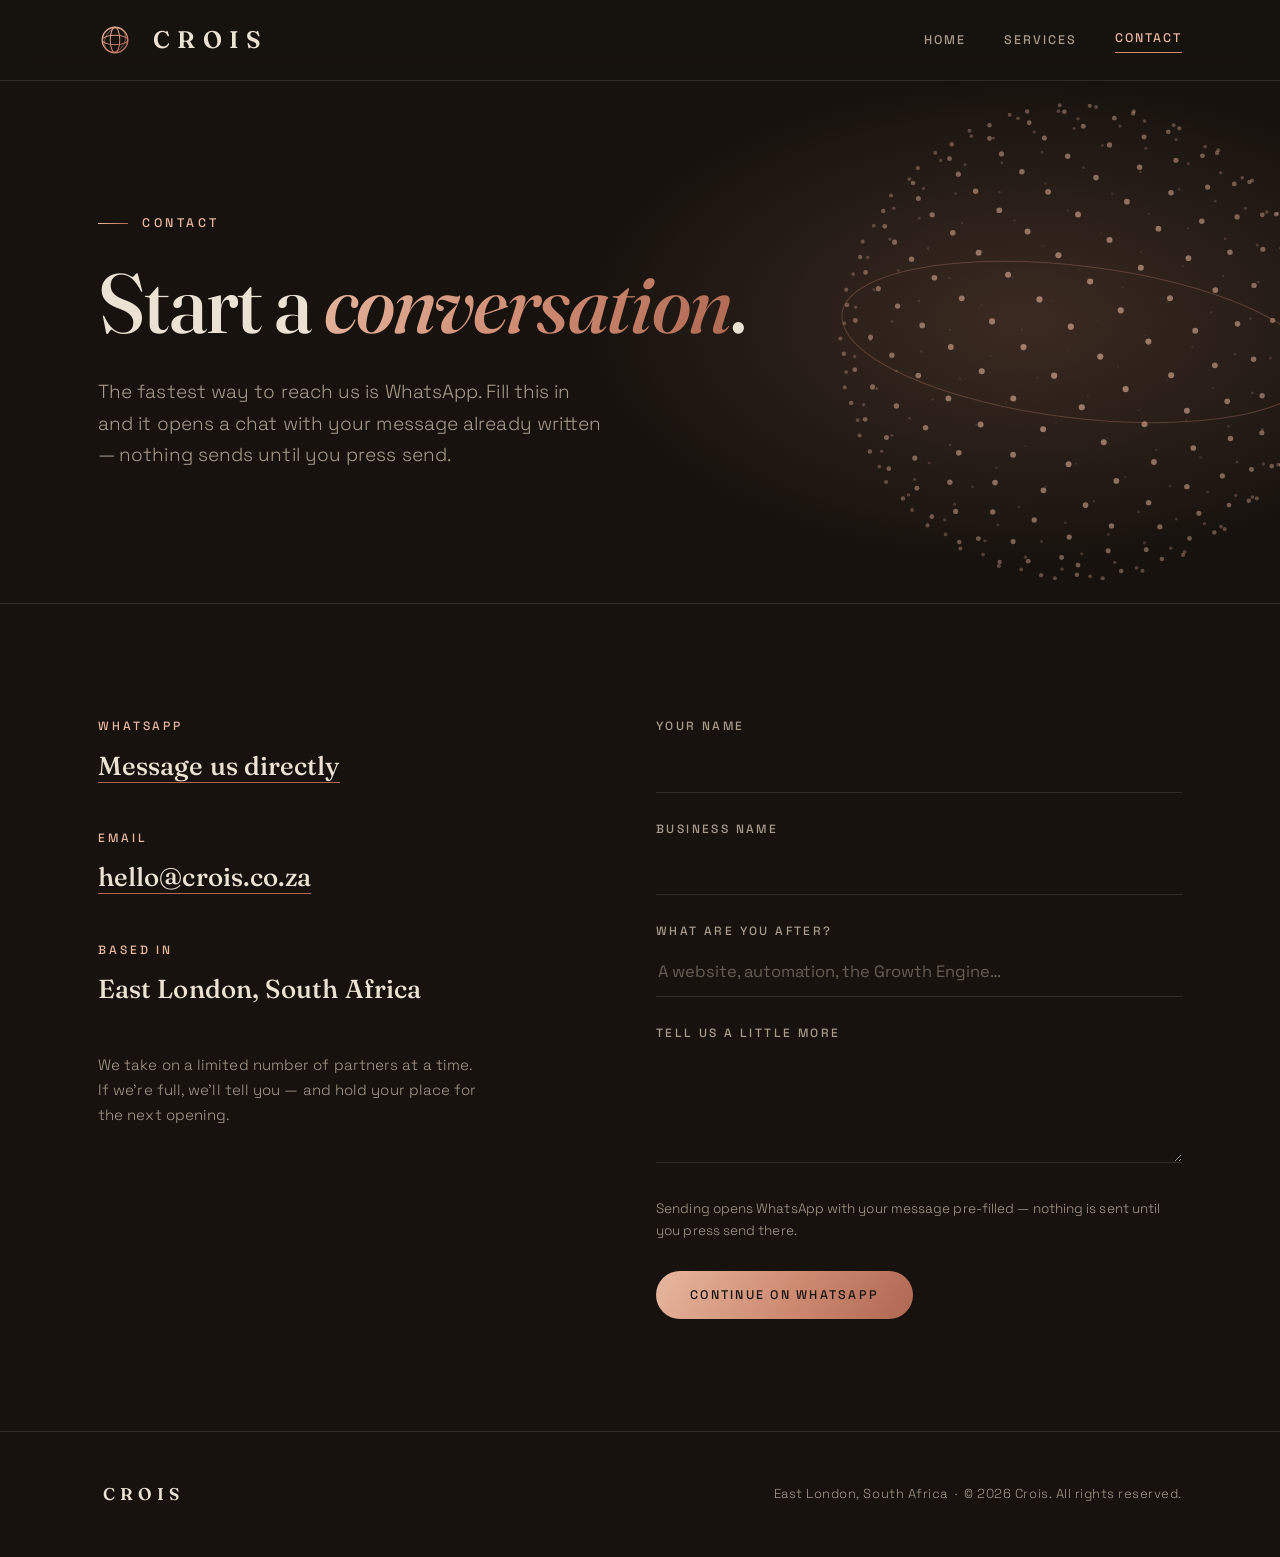
==== commit f632bc27: "Add files via upload" ====
--- a/contact.html
+++ b/contact.html
@@ -7,7 +7,7 @@
   <meta name="description" content="Start a conversation with Crois. The fastest way to reach us is WhatsApp." />
   <link rel="preconnect" href="https://fonts.googleapis.com" />
   <link rel="preconnect" href="https://fonts.gstatic.com" crossorigin />
-  <link href="https://fonts.googleapis.com/css2?family=Cormorant+Garamond:ital,wght@0,500;0,600;1,500&family=Jost:wght@300;400;500&display=swap" rel="stylesheet" />
+  <link href="https://fonts.googleapis.com/css2?family=Fraunces:ital,opsz,wght@0,9..144,500;0,9..144,600;1,9..144,500;1,9..144,600&family=Space+Grotesk:wght@300;400;500&display=swap" rel="stylesheet" />
   <link rel="stylesheet" href="style.css" />
 </head>
 <body>
@@ -18,9 +18,7 @@
         <svg width="34" height="34" viewBox="0 0 40 40" fill="none" xmlns="http://www.w3.org/2000/svg" aria-hidden="true">
           <defs>
             <linearGradient id="rg" x1="6" y1="4" x2="34" y2="36" gradientUnits="userSpaceOnUse">
-              <stop stop-color="#E4B49D"/>
-              <stop offset="0.55" stop-color="#CE8B72"/>
-              <stop offset="1" stop-color="#AF6852"/>
+              <stop stop-color="#E7B79F"/><stop offset="0.55" stop-color="#CE8B72"/><stop offset="1" stop-color="#AF6852"/>
             </linearGradient>
           </defs>
           <circle cx="20" cy="20" r="15" stroke="url(#rg)" stroke-width="1.6"/>
@@ -41,7 +39,7 @@
   <header class="hero">
     <canvas id="sphere-canvas" aria-hidden="true"></canvas>
     <div class="wrap">
-      <div class="hero-inner" style="padding-bottom: 84px;">
+      <div class="hero-inner" style="padding-bottom: 86px;">
         <p class="eyebrow">Contact</p>
         <h1>Start a <em>conversation</em>.</h1>
         <p class="lede">The fastest way to reach us is WhatsApp. Fill this in and it opens a chat with your message already written — nothing sends until you press send.</p>
@@ -51,8 +49,7 @@
 
   <section>
     <div class="wrap contact-grid">
-
-      <div class="contact-info reveal">
+      <div class="contact-info reveal reveal-l">
         <div class="channel">
           <span class="label">WhatsApp</span>
           <a href="https://wa.me/27XXXXXXXXX" target="_blank" rel="noopener">Message us directly</a>
@@ -65,30 +62,17 @@
           <span class="label">Based in</span>
           <p class="plain">East London, South Africa</p>
         </div>
-        <p style="color: var(--cream-mut); font-size: 15px; max-width: 380px;">We take on a limited number of partners at a time. If we're full, we'll tell you — and hold your place for the next opening.</p>
+        <p style="color: var(--cream-mut); font-size: 15px; font-weight: 300; max-width: 380px;">We take on a limited number of partners at a time. If we're full, we'll tell you — and hold your place for the next opening.</p>
       </div>
 
-      <form id="contact-form" class="reveal">
-        <div class="field">
-          <label for="name">Your name</label>
-          <input type="text" id="name" name="name" autocomplete="name" required />
-        </div>
-        <div class="field">
-          <label for="business">Business name</label>
-          <input type="text" id="business" name="business" autocomplete="organization" required />
-        </div>
-        <div class="field">
-          <label for="interest">What are you after?</label>
-          <input type="text" id="interest" name="interest" placeholder="A website, automation, or both…" />
-        </div>
-        <div class="field">
-          <label for="message">Tell us a little more</label>
-          <textarea id="message" name="message"></textarea>
-        </div>
+      <form id="contact-form" class="reveal reveal-r">
+        <div class="field"><label for="name">Your name</label><input type="text" id="name" name="name" autocomplete="name" required /></div>
+        <div class="field"><label for="business">Business name</label><input type="text" id="business" name="business" autocomplete="organization" required /></div>
+        <div class="field"><label for="interest">What are you after?</label><input type="text" id="interest" name="interest" placeholder="A website, automation, the Growth Engine…" /></div>
+        <div class="field"><label for="message">Tell us a little more</label><textarea id="message" name="message"></textarea></div>
         <p class="form-note">Sending opens WhatsApp with your message pre-filled — nothing is sent until you press send there.</p>
         <button type="button" id="send-btn" class="btn btn-primary btn-submit">Continue on WhatsApp</button>
       </form>
-
     </div>
   </section>
 
@@ -101,15 +85,11 @@
 
   <script src="sphere.js"></script>
   <script>
-    // Compose a WhatsApp message from the form.
     // TODO: replace 27XXXXXXXXX with your real WhatsApp Business number (country code, no +).
     document.getElementById("send-btn").addEventListener("click", function () {
       const v = (id) => document.getElementById(id).value.trim();
       const name = v("name"), business = v("business"), interest = v("interest"), msg = v("message");
-      if (!name || !business) {
-        alert("Please fill in your name and business name first.");
-        return;
-      }
+      if (!name || !business) { alert("Please fill in your name and business name first."); return; }
       let text = "Hi Crois — I'm " + name + " from " + business + ".";
       if (interest) text += " I'm interested in: " + interest + ".";
       if (msg) text += "\n\n" + msg;
--- a/style.css
+++ b/style.css
@@ -1,27 +1,28 @@
 /* ============================================================
    CROIS — design & automation studio
    Palette: warm espresso-black base, glowing rose gold accent
-   Type:    Cormorant Garamond (display) + Jost (geometric body)
+   Type:    Fraunces (display) + Space Grotesk (body)
    ============================================================ */
 
 :root {
   --bg:        #17120E;
   --bg-alt:    #1E1811;
   --bg-deep:   #100C09;
-  --panel:     #221B14;
+  --panel:     #241C15;
+  --panel-2:   #2B2119;
   --cream:     #ECE2D3;
   --cream-mut: #A89B8B;
   --rose:      #CE8B72;
-  --rose-light:#E4B49D;
+  --rose-light:#E7B79F;
   --rose-deep: #AF6852;
   --line:      rgba(236, 226, 211, 0.12);
   --line-soft: rgba(236, 226, 211, 0.07);
-  --rose-grad: linear-gradient(135deg, #E4B49D 0%, #CE8B72 55%, #AF6852 100%);
-
-  --font-display: "Cormorant Garamond", Georgia, serif;
-  --font-body:    "Jost", "Century Gothic", sans-serif;
-
-  --max-w: 1120px;
+  --rose-grad: linear-gradient(120deg, #E7B79F 0%, #CE8B72 52%, #AF6852 100%);
+
+  --font-display: "Fraunces", Georgia, serif;
+  --font-body:    "Space Grotesk", "Segoe UI", sans-serif;
+
+  --max-w: 1140px;
 }
 
 * { margin: 0; padding: 0; box-sizing: border-box; }
@@ -32,19 +33,17 @@
   background: var(--bg);
   color: var(--cream);
   font-family: var(--font-body);
-  font-weight: 300;
-  font-size: 17px;
-  line-height: 1.65;
+  font-weight: 400;
+  font-size: 16.5px;
+  line-height: 1.68;
+  letter-spacing: 0.005em;
   -webkit-font-smoothing: antialiased;
+  overflow-x: hidden;
 }
 
 ::selection { background: var(--rose-deep); color: var(--cream); }
 
-.wrap {
-  max-width: var(--max-w);
-  margin: 0 auto;
-  padding: 0 28px;
-}
+.wrap { max-width: var(--max-w); margin: 0 auto; padding: 0 28px; }
 
 /* ---------- Navigation ---------- */
 
@@ -52,81 +51,69 @@
   position: sticky;
   top: 0;
   z-index: 50;
-  background: rgba(23, 18, 14, 0.78);
+  background: rgba(23, 18, 14, 0.72);
   backdrop-filter: blur(14px);
   border-bottom: 1px solid var(--line);
+  transition: background 0.3s ease, box-shadow 0.3s ease, border-color 0.3s ease;
+}
+
+.nav.scrolled {
+  background: rgba(20, 15, 11, 0.94);
+  box-shadow: 0 8px 30px rgba(0, 0, 0, 0.34);
 }
 
 .nav-inner {
   display: flex;
   align-items: center;
   justify-content: space-between;
-  height: 74px;
-}
-
-.brand {
-  display: flex;
-  align-items: center;
-  gap: 14px;
-  text-decoration: none;
-  color: var(--cream);
-}
-
-.brand svg { display: block; }
+  height: 80px;
+  transition: height 0.3s ease;
+}
+
+.nav.scrolled .nav-inner { height: 64px; }
+
+.brand { display: flex; align-items: center; gap: 14px; text-decoration: none; color: var(--cream); }
+.brand svg { display: block; transition: transform 0.5s ease; }
+.brand:hover svg { transform: rotate(28deg); }
 
 .wordmark {
   font-family: var(--font-display);
-  font-size: 25px;
+  font-size: 24px;
   font-weight: 600;
-  letter-spacing: 0.36em;
+  letter-spacing: 0.30em;
   text-transform: uppercase;
-  padding-left: 0.36em;
-}
-
-.nav-links {
-  display: flex;
-  gap: 38px;
-  align-items: center;
-}
+  padding-left: 0.30em;
+}
+
+.nav-links { display: flex; gap: 38px; align-items: center; }
 
 .nav-links a {
   color: var(--cream-mut);
   text-decoration: none;
-  font-size: 13px;
-  letter-spacing: 0.18em;
+  font-size: 12.5px;
+  font-weight: 500;
+  letter-spacing: 0.16em;
   text-transform: uppercase;
   transition: color 0.25s ease;
 }
 
-.nav-links a:hover,
-.nav-links a.active { color: var(--rose-light); }
-
+.nav-links a:hover, .nav-links a.active { color: var(--rose-light); }
 .nav-links a.active { border-bottom: 1px solid var(--rose); padding-bottom: 3px; }
 
 /* ---------- Hero ---------- */
 
-.hero {
-  position: relative;
-  overflow: hidden;
-  border-bottom: 1px solid var(--line);
-}
-
-/* soft warm glow behind the hero content */
+.hero { position: relative; overflow: hidden; border-bottom: 1px solid var(--line); }
+
 .hero::before {
   content: "";
   position: absolute;
   inset: 0;
-  background: radial-gradient(60% 80% at 78% 45%, rgba(206, 139, 114, 0.18) 0%, rgba(206, 139, 114, 0) 60%);
+  background: radial-gradient(58% 78% at 80% 46%, rgba(206, 139, 114, 0.20) 0%, rgba(206, 139, 114, 0) 60%);
   z-index: 1;
   pointer-events: none;
 }
 
-.hero-inner {
-  position: relative;
-  z-index: 2;
-  padding: 128px 0 138px;
-  max-width: 660px;
-}
+.hero-inner { position: relative; z-index: 2; padding: 132px 0 140px; max-width: 700px; }
 
 #sphere-canvas {
   position: absolute;
@@ -135,11 +122,13 @@
   transform: translateY(-50%);
   z-index: 1;
   pointer-events: none;
+  will-change: transform;
 }
 
 .eyebrow {
-  font-size: 13px;
-  letter-spacing: 0.3em;
+  font-size: 12.5px;
+  font-weight: 500;
+  letter-spacing: 0.28em;
   text-transform: uppercase;
   color: var(--rose-light);
   margin-bottom: 26px;
@@ -148,36 +137,37 @@
   gap: 14px;
 }
 
-.eyebrow::before {
-  content: "";
-  width: 30px;
-  height: 1px;
-  background: var(--rose-grad);
-}
+.eyebrow::before { content: ""; width: 30px; height: 1px; background: var(--rose-grad); }
 
 h1 {
   font-family: var(--font-display);
   font-weight: 500;
-  font-size: clamp(46px, 6.4vw, 80px);
-  line-height: 1.04;
-  letter-spacing: -0.015em;
+  font-optical-sizing: auto;
+  font-size: clamp(46px, 6.6vw, 84px);
+  line-height: 1.02;
+  letter-spacing: -0.02em;
   margin-bottom: 30px;
 }
 
 h1 em {
   font-style: italic;
+  font-weight: 500;
   background: var(--rose-grad);
   -webkit-background-clip: text;
   background-clip: text;
   color: transparent;
 }
 
-.lede {
-  font-size: 19px;
-  color: var(--cream-mut);
-  max-width: 500px;
-  margin-bottom: 46px;
-}
+.lede { font-size: 19px; font-weight: 300; color: var(--cream-mut); max-width: 510px; margin-bottom: 46px; }
+
+/* Hero staggered load */
+.hero-inner > * { opacity: 0; animation: riseIn 0.85s cubic-bezier(0.2, 0.7, 0.2, 1) forwards; }
+.hero-inner > *:nth-child(1) { animation-delay: 0.05s; }
+.hero-inner > *:nth-child(2) { animation-delay: 0.18s; }
+.hero-inner > *:nth-child(3) { animation-delay: 0.31s; }
+.hero-inner > *:nth-child(4) { animation-delay: 0.44s; }
+
+@keyframes riseIn { from { opacity: 0; transform: translateY(24px); } to { opacity: 1; transform: none; } }
 
 /* ---------- Buttons ---------- */
 
@@ -186,366 +176,299 @@
 .btn {
   display: inline-block;
   text-decoration: none;
-  font-size: 13px;
-  letter-spacing: 0.2em;
+  font-family: var(--font-body);
+  font-size: 12.5px;
+  font-weight: 500;
+  letter-spacing: 0.18em;
   text-transform: uppercase;
   padding: 16px 34px;
   border-radius: 999px;
   transition: transform 0.25s ease, box-shadow 0.25s ease, background 0.25s ease, color 0.25s ease;
 }
 
-.btn-primary {
-  background: var(--rose-grad);
-  color: #1A1410;
-  font-weight: 400;
-}
-
-.btn-primary:hover {
-  transform: translateY(-2px);
-  box-shadow: 0 12px 34px rgba(206, 139, 114, 0.32);
-}
-
-.btn-ghost {
-  border: 1px solid var(--cream-mut);
-  color: var(--cream);
-}
-
+.btn-primary { background: var(--rose-grad); color: #1A1410; }
+.btn-primary:hover { transform: translateY(-2px); box-shadow: 0 12px 34px rgba(206, 139, 114, 0.34); }
+
+.btn-ghost { border: 1px solid var(--cream-mut); color: var(--cream); }
 .btn-ghost:hover { background: var(--cream); color: var(--bg); border-color: var(--cream); }
 
+.btn-submit { border: none; cursor: pointer; }
+
+/* ---------- Marquee ---------- */
+
+.marquee {
+  overflow: hidden;
+  border-top: 1px solid var(--line);
+  border-bottom: 1px solid var(--line);
+  background: var(--bg-deep);
+  padding: 20px 0;
+}
+
+.marquee-track {
+  display: inline-flex;
+  white-space: nowrap;
+  animation: marquee 38s linear infinite;
+}
+
+.marquee:hover .marquee-track { animation-play-state: paused; }
+
+.marquee-track span {
+  font-family: var(--font-display);
+  font-style: italic;
+  font-size: 21px;
+  color: var(--cream-mut);
+  padding: 0 30px;
+  display: inline-flex;
+  align-items: center;
+  gap: 30px;
+}
+
+.marquee-track span::after {
+  content: "";
+  width: 6px; height: 6px;
+  background: var(--rose);
+  border-radius: 50%;
+  display: inline-block;
+}
+
+@keyframes marquee { from { transform: translateX(0); } to { transform: translateX(-50%); } }
+
 /* ---------- Sections ---------- */
 
-section { padding: 108px 0; }
-
+section { padding: 112px 0; }
 .section-alt { background: var(--bg-alt); }
-
-.section-head { max-width: 580px; margin-bottom: 66px; }
+.section-deep { background: var(--bg-deep); position: relative; overflow: hidden; }
+
+.section-head { max-width: 600px; margin-bottom: 40px; }
+.section-head.center { margin-left: auto; margin-right: auto; text-align: center; }
+.section-head.center .eyebrow { justify-content: center; }
 
 h2 {
   font-family: var(--font-display);
   font-weight: 500;
-  font-size: clamp(36px, 4.2vw, 52px);
-  line-height: 1.1;
+  font-optical-sizing: auto;
+  font-size: clamp(36px, 4.2vw, 54px);
+  line-height: 1.08;
+  letter-spacing: -0.015em;
   margin: 16px 0 18px;
 }
 
-.section-head p { color: var(--cream-mut); }
+.section-head p { color: var(--cream-mut); font-weight: 300; }
+
+.divider {
+  height: 1px;
+  background: var(--rose-grad);
+  transform: scaleX(0);
+  transform-origin: left;
+  opacity: 0.55;
+  transition: transform 0.9s cubic-bezier(0.2, 0.7, 0.2, 1);
+  margin-bottom: 56px;
+}
+.divider.in { transform: scaleX(1); }
 
 /* ---------- Method stages ---------- */
 
-.stages {
-  display: grid;
-  grid-template-columns: repeat(4, 1fr);
-  gap: 0;
-  border-top: 1px solid var(--line);
-}
-
-.stage {
-  border-left: 1px solid var(--line-soft);
-  padding: 38px 28px 44px 28px;
-}
-
+.stages { display: grid; grid-template-columns: repeat(4, 1fr); gap: 0; border-top: 1px solid var(--line); }
+.stage { border-left: 1px solid var(--line-soft); padding: 38px 28px 44px 28px; }
 .stage:first-child { border-left: none; padding-left: 0; }
 
 .stage-num {
   font-family: var(--font-display);
   font-style: italic;
-  font-size: 22px;
+  font-size: 24px;
   background: var(--rose-grad);
-  -webkit-background-clip: text;
-  background-clip: text;
-  color: transparent;
-  display: block;
-  margin-bottom: 18px;
-}
-
-.stage h3 {
-  font-family: var(--font-display);
-  font-weight: 600;
-  font-size: 25px;
-  margin-bottom: 12px;
-}
-
-.stage p { font-size: 15.5px; color: var(--cream-mut); }
+  -webkit-background-clip: text; background-clip: text; color: transparent;
+  display: block; margin-bottom: 18px;
+}
+
+.stage h3 { font-family: var(--font-display); font-weight: 600; font-size: 25px; margin-bottom: 12px; }
+.stage p { font-size: 15px; color: var(--cream-mut); font-weight: 300; }
 
 /* ---------- Service teasers (home) ---------- */
 
-.services-row {
-  display: grid;
-  grid-template-columns: repeat(3, 1fr);
-  gap: 56px;
-}
-
-.svc h3 {
-  font-family: var(--font-display);
-  font-weight: 600;
-  font-size: 27px;
-  margin-bottom: 10px;
-}
-
-.svc h3::before {
-  content: "";
-  display: block;
-  width: 36px;
-  height: 2px;
-  background: var(--rose-grad);
-  margin-bottom: 20px;
-}
-
-.svc p { color: var(--cream-mut); font-size: 16px; }
-
-/* ---------- Offer cards (services page) ---------- */
-
-.offers {
-  display: grid;
-  grid-template-columns: repeat(3, 1fr);
-  gap: 30px;
-  align-items: stretch;
-}
-
-.offer {
+.services-row { display: grid; grid-template-columns: repeat(3, 1fr); gap: 30px; }
+
+.svc {
   background: var(--panel);
   border: 1px solid var(--line);
-  border-radius: 20px;
-  padding: 46px 34px;
-  display: flex;
-  flex-direction: column;
-  transition: transform 0.3s ease, box-shadow 0.3s ease, border-color 0.3s ease;
-}
-
-.offer:hover {
-  transform: translateY(-4px);
-  border-color: rgba(206, 139, 114, 0.5);
-  box-shadow: 0 18px 44px rgba(0, 0, 0, 0.35);
-}
-
-.offer.offer-accent { border-top: 3px solid var(--rose); }
-
-.offer-tag {
-  font-size: 12px;
-  letter-spacing: 0.26em;
-  text-transform: uppercase;
-  color: var(--rose-light);
-  margin-bottom: 16px;
-}
-
-.offer h3 {
-  font-family: var(--font-display);
-  font-weight: 600;
-  font-size: 32px;
-  margin-bottom: 8px;
-}
-
-.offer .price {
-  font-family: var(--font-display);
-  font-style: italic;
-  font-size: 20px;
-  color: var(--cream-mut);
-  margin-bottom: 28px;
-}
-
-.offer ul { list-style: none; margin-bottom: 32px; flex: 1; }
-
-.offer li {
-  padding: 12px 0 12px 28px;
-  border-bottom: 1px solid var(--line-soft);
+  border-radius: 18px;
+  padding: 40px 32px;
+  transition: transform 0.3s ease, border-color 0.3s ease, box-shadow 0.3s ease;
+}
+.svc:hover { transform: translateY(-5px); border-color: rgba(206, 139, 114, 0.45); box-shadow: 0 18px 40px rgba(0, 0, 0, 0.32); }
+
+.svc h3 { font-family: var(--font-display); font-weight: 600; font-size: 27px; margin-bottom: 10px; }
+.svc h3::before { content: ""; display: block; width: 36px; height: 2px; background: var(--rose-grad); margin-bottom: 20px; }
+.svc p { color: var(--cream-mut); font-size: 15.5px; font-weight: 300; }
+.svc .svc-price { margin-top: 20px; font-family: var(--font-display); font-style: italic; font-size: 17px; color: var(--rose-light); }
+
+/* ---------- Websites block (services) ---------- */
+
+.web-block { display: grid; grid-template-columns: 1fr 1fr; gap: 60px; align-items: start; }
+.web-list { list-style: none; }
+.web-list li { padding: 14px 0 14px 28px; border-bottom: 1px solid var(--line-soft); position: relative; color: var(--cream-mut); font-weight: 300; }
+.web-list li::before { content: ""; position: absolute; left: 2px; top: 22px; width: 11px; height: 11px; border: 1.5px solid var(--rose); border-radius: 50%; }
+.web-list li:last-child { border-bottom: none; }
+.price-line { font-family: var(--font-display); font-style: italic; font-size: 21px; color: var(--rose-light); margin-top: 8px; }
+
+/* ---------- Automations grid ---------- */
+
+.auto-grid { display: grid; grid-template-columns: repeat(3, 1fr); gap: 20px; }
+
+.auto-item {
+  background: var(--panel);
+  border: 1px solid var(--line);
+  border-radius: 14px;
+  padding: 28px 26px;
+  transition: transform 0.28s ease, border-color 0.28s ease, background 0.28s ease;
+}
+.auto-item:hover { transform: translateY(-4px); border-color: rgba(206, 139, 114, 0.45); background: var(--panel-2); }
+.auto-item h4 { font-family: var(--font-display); font-weight: 600; font-size: 20px; margin-bottom: 6px; }
+.auto-item p { font-size: 14px; color: var(--cream-mut); font-weight: 300; line-height: 1.5; }
+
+/* ---------- Flagship (Booking Setup -> Growth Engine) ---------- */
+
+.flagship {
   position: relative;
-  font-size: 15px;
-  color: var(--cream-mut);
-  line-height: 1.5;
-}
-
-.offer li::before {
+  border-radius: 24px;
+  padding: 56px 52px;
+  background: var(--panel);
+  z-index: 1;
+}
+.flagship::before {
   content: "";
   position: absolute;
-  left: 2px;
-  top: 20px;
-  width: 11px;
-  height: 11px;
-  border: 1.5px solid var(--rose);
-  border-radius: 50%;
-}
-
-.offer li:last-child { border-bottom: none; }
-
-.offer .fit {
-  font-family: var(--font-display);
-  font-style: italic;
-  font-size: 18px;
-  color: var(--cream);
-  margin-bottom: 30px;
-  line-height: 1.4;
+  inset: -1.6px;
+  border-radius: inherit;
+  background: linear-gradient(120deg, #E7B79F, #CE8B72, #AF6852, #E7B79F);
+  background-size: 300% 300%;
+  animation: borderGlow 9s ease infinite;
+  z-index: -1;
+}
+@keyframes borderGlow {
+  0% { background-position: 0% 50%; }
+  50% { background-position: 100% 50%; }
+  100% { background-position: 0% 50%; }
+}
+
+.flag-head { max-width: 640px; margin-bottom: 44px; }
+.flag-head .offer-tag { font-size: 12px; font-weight: 500; letter-spacing: 0.24em; text-transform: uppercase; color: var(--rose-light); margin-bottom: 14px; }
+.flag-head h3 { font-family: var(--font-display); font-weight: 600; font-size: 38px; letter-spacing: -0.01em; margin-bottom: 12px; }
+.flag-head p { color: var(--cream-mut); font-weight: 300; }
+
+.flag-steps { display: grid; grid-template-columns: 1fr auto 1fr; gap: 28px; align-items: stretch; margin-bottom: 40px; }
+
+.step {
+  background: var(--bg-deep);
+  border: 1px solid var(--line);
+  border-radius: 18px;
+  padding: 34px 30px;
+}
+.step-label { font-size: 12px; font-weight: 500; letter-spacing: 0.2em; text-transform: uppercase; color: var(--rose); display: block; margin-bottom: 12px; }
+.step h4 { font-family: var(--font-display); font-weight: 600; font-size: 27px; margin-bottom: 6px; }
+.step .price { font-family: var(--font-display); font-style: italic; font-size: 19px; color: var(--cream); margin-bottom: 22px; }
+.step ul { list-style: none; }
+.step li { padding: 10px 0 10px 24px; position: relative; font-size: 14.5px; color: var(--cream-mut); font-weight: 300; line-height: 1.5; }
+.step li::before { content: ""; position: absolute; left: 0; top: 18px; width: 9px; height: 9px; border: 1.5px solid var(--rose); border-radius: 50%; }
+
+.step-arrow {
+  display: flex; align-items: center; justify-content: center;
+  font-size: 28px; color: var(--rose); font-family: var(--font-body);
 }
 
 /* ---------- CTA band ---------- */
 
 .cta-band {
-  position: relative;
-  overflow: hidden;
-  background: var(--bg-deep);
-  text-align: center;
-  padding: 120px 0;
-  border-top: 1px solid var(--line);
-  border-bottom: 1px solid var(--line);
-}
-
+  position: relative; overflow: hidden;
+  background: var(--bg-deep); text-align: center;
+  padding: 122px 0; border-top: 1px solid var(--line); border-bottom: 1px solid var(--line);
+}
 .cta-band::before {
-  content: "";
-  position: absolute;
-  inset: 0;
-  background: radial-gradient(50% 120% at 50% 50%, rgba(206, 139, 114, 0.16) 0%, rgba(206, 139, 114, 0) 62%);
+  content: ""; position: absolute; inset: 0;
+  background: radial-gradient(50% 120% at 50% 50%, rgba(206, 139, 114, 0.17) 0%, rgba(206, 139, 114, 0) 62%);
   pointer-events: none;
 }
-
 .cta-band .wrap { position: relative; z-index: 2; }
-
-.cta-band h2 { max-width: 660px; margin: 16px auto 20px; }
-
-.cta-band p { color: var(--cream-mut); max-width: 470px; margin: 0 auto 44px; }
-
 .cta-band .eyebrow { justify-content: center; }
+.cta-band h2 { max-width: 680px; margin: 16px auto 20px; }
+.cta-band p { color: var(--cream-mut); font-weight: 300; max-width: 480px; margin: 0 auto 44px; }
 
 /* ---------- Contact ---------- */
 
-.contact-grid {
-  display: grid;
-  grid-template-columns: 1fr 1.1fr;
-  gap: 80px;
-  align-items: start;
-}
-
+.contact-grid { display: grid; grid-template-columns: 1fr 1.1fr; gap: 80px; align-items: start; }
 .contact-info .channel { margin-bottom: 40px; }
-
-.channel .label {
-  font-size: 12px;
-  letter-spacing: 0.26em;
-  text-transform: uppercase;
-  color: var(--rose-light);
-  display: block;
-  margin-bottom: 8px;
-}
-
+.channel .label { font-size: 12px; font-weight: 500; letter-spacing: 0.24em; text-transform: uppercase; color: var(--rose-light); display: block; margin-bottom: 8px; }
 .channel a {
-  font-family: var(--font-display);
-  font-size: 27px;
-  font-weight: 500;
-  color: var(--cream);
-  text-decoration: none;
-  border-bottom: 1px solid var(--rose-deep);
+  font-family: var(--font-display); font-size: 26px; font-weight: 500; color: var(--cream);
+  text-decoration: none; border-bottom: 1px solid var(--rose-deep);
   transition: border-color 0.25s ease, color 0.25s ease;
 }
-
 .channel a:hover { color: var(--rose-light); border-color: var(--rose-light); }
-
-.channel .plain {
-  font-family: var(--font-display);
-  font-size: 27px;
-  font-weight: 500;
-  color: var(--cream);
-}
+.channel .plain { font-family: var(--font-display); font-size: 26px; font-weight: 500; color: var(--cream); }
 
 form .field { margin-bottom: 26px; }
-
-form label {
-  display: block;
-  font-size: 12px;
-  letter-spacing: 0.24em;
-  text-transform: uppercase;
-  color: var(--cream-mut);
-  margin-bottom: 10px;
-}
-
-form input,
-form textarea {
-  width: 100%;
-  background: transparent;
-  border: none;
-  border-bottom: 1px solid var(--line);
-  padding: 10px 2px 14px;
-  font-family: var(--font-body);
-  font-size: 17px;
-  color: var(--cream);
+form label { display: block; font-size: 12px; font-weight: 500; letter-spacing: 0.2em; text-transform: uppercase; color: var(--cream-mut); margin-bottom: 10px; }
+form input, form textarea {
+  width: 100%; background: transparent; border: none; border-bottom: 1px solid var(--line);
+  padding: 10px 2px 14px; font-family: var(--font-body); font-size: 16.5px; color: var(--cream);
   transition: border-color 0.25s ease;
 }
-
 form input::placeholder, form textarea::placeholder { color: rgba(168, 155, 139, 0.55); }
-
-form input:focus,
-form textarea:focus {
-  outline: none;
-  border-bottom-color: var(--rose);
-}
-
+form input:focus, form textarea:focus { outline: none; border-bottom-color: var(--rose); }
 form textarea { resize: vertical; min-height: 110px; }
-
-.form-note { font-size: 14px; color: var(--cream-mut); margin: 18px 0 28px; }
-
-.btn-submit { border: none; cursor: pointer; font-family: var(--font-body); }
+.form-note { font-size: 13.5px; color: var(--cream-mut); font-weight: 300; margin: 18px 0 28px; }
 
 /* ---------- Footer ---------- */
 
-footer {
-  border-top: 1px solid var(--line);
-  padding: 48px 0;
-}
-
-.footer-inner {
-  display: flex;
-  justify-content: space-between;
-  align-items: center;
-  gap: 20px;
-  flex-wrap: wrap;
-}
-
+footer { border-top: 1px solid var(--line); padding: 48px 0; }
+.footer-inner { display: flex; justify-content: space-between; align-items: center; gap: 20px; flex-wrap: wrap; }
 .footer-inner .wordmark { font-size: 17px; color: var(--cream); }
-
-footer p { font-size: 13.5px; color: var(--cream-mut); letter-spacing: 0.04em; }
+footer p { font-size: 13px; color: var(--cream-mut); font-weight: 300; letter-spacing: 0.04em; }
 
 /* ---------- Reveal on scroll ---------- */
 
-.reveal {
-  opacity: 0;
-  transform: translateY(22px);
-  transition: opacity 0.7s ease, transform 0.7s ease;
-}
-
+.reveal { opacity: 0; transform: translateY(28px); transition: opacity 0.7s ease, transform 0.7s cubic-bezier(0.2, 0.7, 0.2, 1); }
+.reveal-l { transform: translateX(-32px); }
+.reveal-r { transform: translateX(32px); }
+.reveal-scale { transform: scale(0.955); }
 .reveal.in { opacity: 1; transform: none; }
-
-/* ---------- Focus visibility ---------- */
-
-a:focus-visible,
-button:focus-visible,
-input:focus-visible,
-textarea:focus-visible {
-  outline: 2px solid var(--rose-light);
-  outline-offset: 3px;
-}
+.d1 { transition-delay: 0.08s; } .d2 { transition-delay: 0.16s; } .d3 { transition-delay: 0.24s; } .d4 { transition-delay: 0.32s; }
+
+/* ---------- Focus ---------- */
+a:focus-visible, button:focus-visible, input:focus-visible, textarea:focus-visible { outline: 2px solid var(--rose-light); outline-offset: 3px; }
 
 /* ---------- Reduced motion ---------- */
-
 @media (prefers-reduced-motion: reduce) {
   html { scroll-behavior: auto; }
-  .reveal { opacity: 1; transform: none; transition: none; }
-  .btn, .channel a, .nav-links a, .offer { transition: none; }
+  .reveal, .divider { opacity: 1 !important; transform: none !important; transition: none; }
+  .hero-inner > * { opacity: 1; animation: none; }
+  .marquee-track { animation: none; }
+  .flagship::before { animation: none; }
+  .btn, .svc, .auto-item, .nav, .nav-inner, .channel a, .nav-links a, .brand svg { transition: none; }
 }
 
 /* ---------- Responsive ---------- */
-
-@media (max-width: 920px) {
+@media (max-width: 960px) {
   .stages { grid-template-columns: 1fr 1fr; border-top: none; }
   .stage, .stage:first-child { border-left: none; border-top: 1px solid var(--line); padding-left: 0; padding-right: 20px; }
-  .services-row { grid-template-columns: 1fr; gap: 46px; }
-  .offers { grid-template-columns: 1fr; }
+  .services-row { grid-template-columns: 1fr; }
+  .auto-grid { grid-template-columns: 1fr 1fr; }
+  .web-block { grid-template-columns: 1fr; gap: 40px; }
+  .flag-steps { grid-template-columns: 1fr; }
+  .step-arrow { transform: rotate(90deg); padding: 4px 0; }
   .contact-grid { grid-template-columns: 1fr; gap: 56px; }
   #sphere-canvas { opacity: 0.55; right: -42%; }
 }
-
 @media (max-width: 600px) {
-  .nav-links { gap: 18px; }
-  .nav-links a { font-size: 11.5px; letter-spacing: 0.1em; }
-  .wordmark { font-size: 19px; letter-spacing: 0.26em; }
-  .hero-inner { padding: 88px 0 100px; }
-  section { padding: 76px 0; }
+  .nav-links { gap: 16px; }
+  .nav-links a { font-size: 11px; letter-spacing: 0.08em; }
+  .wordmark { font-size: 18px; letter-spacing: 0.22em; }
+  .hero-inner { padding: 90px 0 100px; }
+  section { padding: 78px 0; }
   .stages { grid-template-columns: 1fr; }
-  .offer { padding: 40px 30px; }
+  .auto-grid { grid-template-columns: 1fr; }
+  .flagship { padding: 40px 26px; }
+  .flag-head h3 { font-size: 30px; }
   .cta-band { padding: 92px 0; }
-}
+  .marquee-track span { font-size: 18px; }
+}
